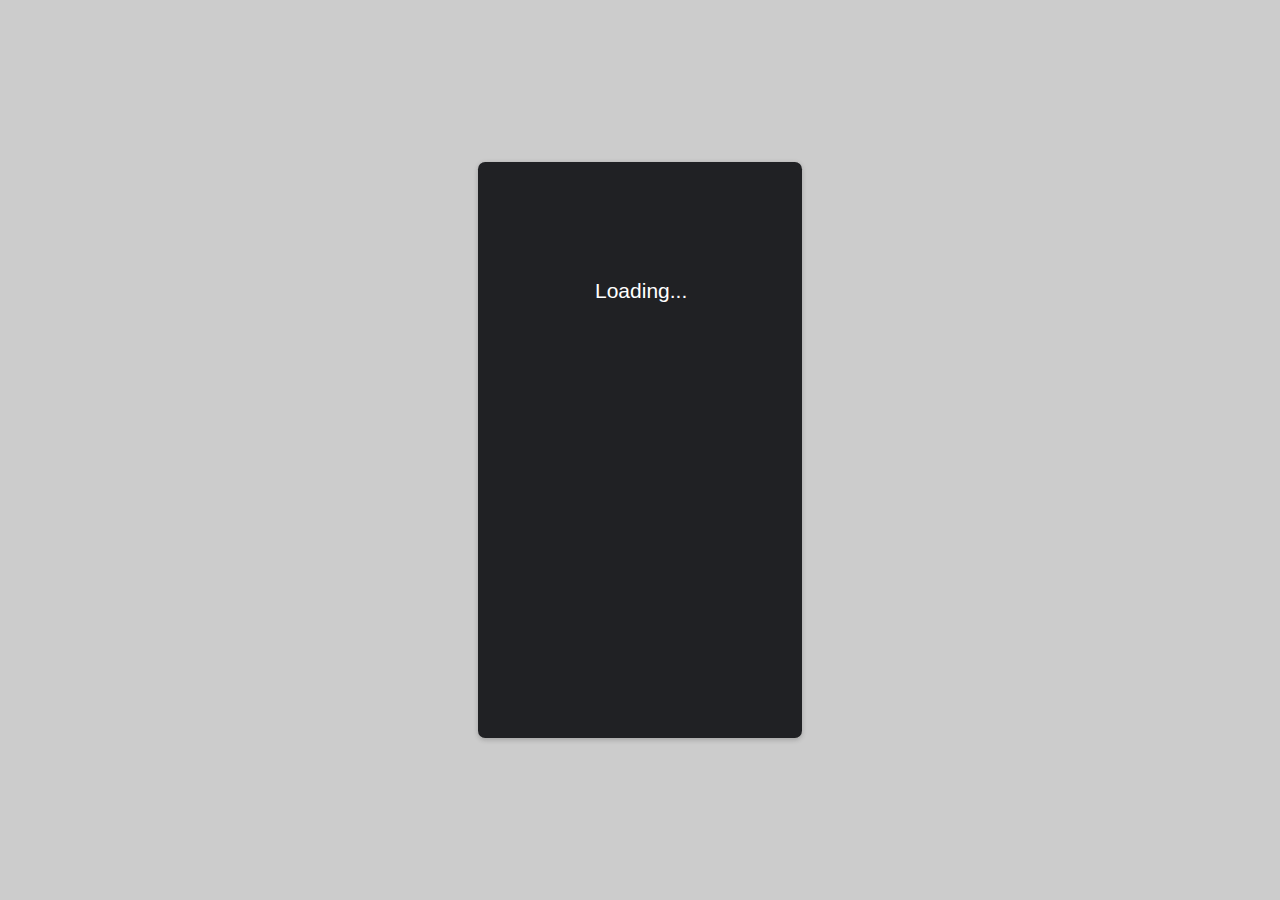
==== index.html @ a33cdd77 "Init" ====
<html lang="en">
<head>
    <meta charset="UTF-8">
    <meta http-equiv="X-UA-Compatible" content="IE=edge">
    <meta name="viewport" content="width=device-width, initial-scale=1.0">
    <title>OrangeFox theme preview</title>
    <style>
        body {
            margin: 0;
            display: flex;
            align-items: center;
            justify-content: center;    background: #ccc;
        }
        #content {
            background: #202124;
            border-radius: 24px;
            width: 1080px;
            height: 1920px;
            position: relative;
            zoom: 0.3;
            overflow: hidden;
            box-shadow: 0 4px 16px 0 #0003;
            display: flex;
        }
        content > div, content > img, content > input, content > button {
            border: none;
            background: #0000;
            position: absolute;
            z-index: 5;
            display: flex;
            align-items: center;
            justify-content: center;
        }
        img {background: none !important;}
        .bg {
            width: 1080px;
            height: 1920px;
            z-index: 0 !important;
        }
        color {
            width: 100%;
            height: 100%;
        }
        btns {
            position: fixed;
            top: 16px;
            left: 16px;
            display: flex;
            gap: 8px;
            display: none;
        }
        #varlist {
            width: 0px;
            height: 512px;
            background: #fff;
            overflow-y: scroll;
            overflow-x: hidden;
            padding: 10px 0;
            transition: 0.4s ease all;
        }
        var {
            display: block;
            width: 100%;
            height: 10px;
            padding: 6px 10px;
            font: 10px monospace;
            color:#202124
        }
        var:hover {
            background: #0001;
        }
        .image {
            pointer-events: none;
        }
        content > * {
            user-select: none;
            cursor: default;
        }
        content > *[onclick] {
            cursor: pointer;
        }
        .text_ab_title {
            transform: translateY(8px);
        }
        @media (min-width: 320px) and (max-width: 480px) {
            #varlist, btns {
                display: none !important;
            }
            #content {
                zoom: 0.378 !important;
            }
        }
    </style>
</head>
<body>
    <btns>
    <button onclick="setPage(prompt('Page:'))">Set Page</button>
    <button onclick="setPage('filemanagerlist')">Files</button>
    <button onclick="setPage('ext_custom_theme')">Themes</button>
    <button onclick="setPage('ext_custom_nav')">Nav</button>
    <button onclick="setPage('ext_custom_fonts')">Font</button>
    <button onclick="setPage('about')">About</button>
        Если шрифт мелкий, то перезагрузись
        <span id="currPage"></span>
    </btns>
    <content id="content"><span id="load" style="
        font-size: 70px;
        margin: 390px;
        color: #fff;
        text-align: center;
        font-family: sans-serif;
    ">Loading...</span></content>
    <div id="varlist">

    </div>
    <script>
        let content = document.getElementById('content')
        let loadText = document.getElementById('load')
        let varlistel = document.getElementById('varlist')
        let currPage = document.getElementById('currPage')
        let varlist = {}
        let vars = {}
        vars.navbar_disable_tmp = 1
        vars.tw_backup_name = "OF demo"
        vars.of_backup_empty = 1
        vars.of_backup_rw = 1
        vars.tw_operation_state = 1
        vars.tw_operation_status = 0
        vars.of_maintainer = 2
        vars.center_y = 960
        vars.screen_h = 1920
        vars.screen_real_h = 1920
        vars.status_h = 72
        vars.tw_busy = 0
        vars.startup = 1
        vars.status_indent_left = 16
        vars.status_indent_right = 16
        vars.tw_time = "9:41"
        vars.tw_storage_free_size = "5000MB"
        vars.tw_storage_display_name = "Internal Storage"
        vars.tw_clear_destination = "filemanagerlist"
        let styles = {}
        let images = {}
        let fonts = {}
        let templates = {}
        let pages = {}
        let strings = {}
        let css = ""
        let styleel = document.createElement('style')
        document.body.append(styleel)

        const load = url => {
            url = "./" + url.replaceAll('/twres/', '')
            let xhr = new XMLHttpRequest()
            xhr.onload = () => parse(xhr.responseXML, url)
            xhr.onerror = e => alert("Error while getting XML.")
            xhr.open("GET", url)
            xhr.responseType = "document"
            xhr.send()
        }

        const style2CSS = (node, name) => {
            let normal = ''
            let hover = ''
            let src = ''
            let click = 'onclick="'
            let includeHover = false
            if (name !== undefined) {
                normal = "\n."+name+"{\n"
                hover = "\n."+name+":hover{\n"
            }
            let vis = true

            for (x of node)
                if (vis)
                switch (x.tagName) {
                    case 'font':
                        normal += "font: "+fonts[x.getAttribute('resource')]+";"
                        if (x.getAttribute('color') !== null) {
                            normal += "color: "+compute(x.getAttribute('color'))+";"
                        }
                        if (x.getAttribute('highlightcolor') !== null) {
                            hover += "color: "+compute(x.getAttribute('highlightcolor'))+";"
                            includeHover = true
                        }
                        break;
                    case 'fill':
                    case 'background':
                        normal += "background-color: "+compute(x.getAttribute('color'))+";"
                        break;
                    case 'highlight':
                        hover += "background-color: "+compute(x.getAttribute('color'))+";"
                        includeHover = true
                        break;
                    case 'image':
                        normal += "content: url('./images/"+images[x.getAttribute('resource')]+".png');"
                        normal += "background: url('./images/"+images[x.getAttribute('resource')]+".png') no-repeat;"
                        src += "src='./images/"+images[x.getAttribute('resource')]+".png' "
                        break;
                    case 'color':
                        if (x.getAttribute('foreground') !== null)
                            normal += "color: "+compute(x.getAttribute('foreground'))+";"
                        if (x.getAttribute('background') !== null)
                            normal += "background-color: "+compute(x.getAttribute('background'))+";"
                        break;
                    case 'placement':
                        let px = x.getAttribute('x')
                        let py = x.getAttribute('y')
                        let pw = x.getAttribute('w')
                        let ph = x.getAttribute('h')
                        let placement = x.getAttribute('placement')
                        if (px !== null) normal += `left:${compute(px)};` 
                        if (py !== null) normal += `top:${compute(py)};` 
                        if (pw !== null) normal += `width:${compute(pw)};` 
                        if (ph !== null) normal += `height:${compute(ph)};`
                        switch (placement) {
                            case '1': normal += "transform: translateX(-100%);"; break;
                            case '2': normal += "transform: translateY(-100%);"; break;
                            case '3': normal += "transform: translate(-100%, -100%);"; break;
                            case '4': normal += "transform: translate(-50%, -50%);"; break;
                            case '5': normal += "transform: translateX(-50%);"; break;
                        }
                        break;
                    case 'action':
                        switch (x.getAttribute('function')) {
                            case 'set':
                                click += "vars[`"+x.textContent.replace("=", "`]=`")+"`;"
                                break;
                        
                            case 'page':
                                click += "setPage(`"+x.textContent+"`);"
                                break;
                            case 'key':
                                if (x.textContent == "home")
                                    click += "eval(homeEval);"
                                else if (x.textContent == "back")
                                    click += "eval(backEval);"
                                break;
                        }
                        break;
                    case 'condition':
                        vis = checkCond(x)
                        break;
                    case undefined: break;
                    default:
                        //console.warn(x.tagName+": CSS Unknown tag")
                        break;
                }

            if (name === undefined) {
                if (!vis) normal = "display: none"
                if (click === 'onclick="') click = "";else {
                    if (click.includes('setPage('))
                        click+='"'
                    else
                        click+='setPage(lastpage)"'
                }
                if (includeHover)
                    return click + src + 'style="'+normal+'" data-css="'+normal+'" onmouseover="style=`'+hover+'` onmouseleave="style=dataset.css"'
                else
                    return click + src + 'style="'+normal+'"'
            } else {
                if (includeHover)
                    return normal+"\n}\n" + hover + "\n}\n"
                else
                    return normal+"\n}\n"
            }
        }

        let lastpage = ""
        const setPage = page => {
            lastpage = page
                                            console.log(lastpage)
                                            currPage.textContent = page
            content.innerHTML = page2HTML(pages[compute(page)])
        }
        
        const checkCond = x => {
            let var1 = compute("%"+x.getAttribute('var1')+"%")
            let var2 = compute(x.getAttribute('var2') ?? '1')
            let op = x.getAttribute('op') ?? "="
            varlist[x.getAttribute('var1')] = var1
            switch (op) {
                case '=':
                    if (var1 != var2) return false
                    break;
                case '!=':
                    if (var1 == var2) return false
                    break;
                case '>=':
                    if (+var1 < +var2) return false
                    break;
                case '<=':
                    if (+var1 > +var2) return false
                    break;
                case '>':
                    if (+var1 <= +var2) return false
                    break;
                case '<':
                    if (+var1 >= +var2) return false
                    break;
                case 'modified':
                return false
            }
            return true
        }

        let homeEval = ""
        let backEval = ""

        const page2HTML = node => {
            homeEval = ""
            backEval = ""
            let ret = ""
            let touchMode = false
            let istrue = true
            for (x of node)
                switch (x.tagName) {
                    case "background":
                        ret += "<div class='bg' style='background:"+compute(x.getAttribute('color'))+"'></div>"
                        break;
                    case "action":
                        touchMode = false
                        istrue = true
                        for (cond of x.getElementsByTagName("condition")) {
                            istrue = checkCond(cond)
                            if (istrue === false)
                                break
                        }

                        if (istrue)
                        for (a of x.children) {
                            if (a.tagName === "action") {
                                if (touchMode === "home")
                                    switch (a.getAttribute('function')) {
                                        case 'set':
                                            homeEval += "vars[`"+a.textContent.replace("=", "`]=`")+"`;"
                                            break;
                                    
                                        case 'page':
                                            homeEval += "setPage(`"+a.textContent+"`);"
                                            break;
                                    }
                                else if (touchMode === "back")
                                    switch (a.getAttribute('function')) {
                                        case 'set':
                                            backEval += "vars[`"+a.textContent.replace("=", "`]=`")+"`;"
                                            break;
                                    
                                        case 'page':
                                            backEval += "setPage(`"+a.textContent+"`);"
                                            break;
                                    }
                                else {
                                    switch (a.getAttribute('function')) {
                                        case 'set':
                                            let set = a.textContent.split('=')
                                            vars[set[0]] = set[1]
                                            break;
                                    
                                        case 'page':
                                            setTimeout(()=>
                                            setPage(a.textContent), 10)
                                            console.log(a.textContent)
                                            break;
                                        case 'checkbackupfolder':
                                            setTimeout(()=>
                                            setPage('restore_prep'), 10)
                                            break;
                                    }}
                            } else if (a.tagName === "touch") touchMode = a.getAttribute('key')
                        }
                        break;
                    case "gesture": 
                    case "battery":
                        break;
                    case "button":
                        let txtnode2 = x.getElementsByTagName('text')[0]
                        let txt2 = txtnode2 == undefined ? "" : compute(txtnode2.textContent)
                        ret += `<div class='${x.getAttribute('style') ?? x.tagName}' ${style2CSS(x.children)}>${txt2}</div>`
                    case "image":
                        ret += `<img class='${x.getAttribute('style') ?? x.tagName}' ${style2CSS(x.children)}>`
                        break;
                    case "text":
                    case "checkbox":
                        let txtnode = x.getElementsByTagName('text')[0]
                        let txt = txtnode == undefined ? "" : compute(txtnode.textContent)
                        ret += `<div class='${x.getAttribute('style') ?? x.tagName}' ${style2CSS(x.children)}>${txt}</div>`
                        break;
                    case "fill":
                        let color = compute(x.getAttribute('color'))
                        ret += `<div ${style2CSS(x.children)}><color style="background:${color}"></color></div>`
                        break;
                        
                    case "keyboard":
                    case "console":
                    case "progressbar":
                    case "partitionlist":
                    case "fileselector":
                    case "listbox":
                    case "input":
                    case "animation":
                    case "slider":
                    case "slidervalue":
                        ret += `<div class='${x.getAttribute('style') ?? x.tagName}' ${style2CSS(x.children)}>${x.tagName}</div>`
                        break;
                    case 'template':
                        ret += page2HTML(templates[x.getAttribute('name')])
                        break;
                    case undefined: break;
                    default:
                        console.warn(x.tagName+": Unknown tag")
                        break;
                }
            
                varlistel.innerHTML = ""
            for (const [k, v] of Object.entries(varlist)) {
                let varctrl = document.createElement('var')
                varlistel.append(varctrl)
                varctrl.textContent = k + ": " + v
                varctrl.onclick = () => changeVar(k)
            }
            return ret
        }

        const changeVar = v => {
            vars[v] = prompt(`Value for ${v}:`)
            setPage(lastpage)
        }

        const compute = val => {
            let ret = ""
            if (val === null) {
                console.warn('value is null!')
                return ""
            }
            if (val.startsWith('{@')) {
                if (val.includes('='))
                    return strings[val.substr(2, val.search('=')-3)]
                else
                    return strings[val.substr(2, val.length-3)]
            }
            if (val.includes('%')) {
                let variable = ""
                let isvar = false
                for (char of val)
                    if (char === '%') {
                        if (isvar) {
                            if (!(vars[variable] > 10))
                            varlist[variable] = vars[variable] ?? ''
                            ret += vars[variable] ?? ''
                        }
                        isvar = !isvar
                    } else if (isvar) variable += char
                    else ret += char
            } else ret = val
            if (ret.includes('+')) {
                let parts = ret.split('+')
                ret = +parts[0] + +parts[1]
            } else if (ret.includes('-')) {
                let parts = ret.split('-')
                ret = parts[0] - parts[1]
            }
            return ret
        }

        let progress = 0

        const parse = (xml, url) => {
            //if (cnt > 5) return; else cnt++
            //console.info('Parsing: '+url)
            if (xml === null) {
                console.warn(url + ": children is null!")
                return
            }
            if (xml.documentElement.nodeName === "recovery") {
                for (e of xml.children[0].children) {
                    switch (e.tagName) {
                        case 'details':
                            //console.info("Theme info: " + e.innerHTML)
                            break;
                        case 'include':
                            for (x of e.children)
                                if (x.tagName === 'xml')
                                    load(x.getAttribute('default') ?? x.getAttribute('name'))
                                else console.warn("xmlfile: TWRP syntax not allowed")
                            break;
                        case 'resources':
                            for (x of e.children)
                                if (x.tagName === 'image')
                                    images[x.getAttribute('name')] = x.getAttribute('filename')
                                else if (x.tagName === 'font') {
                                    css += `
                                        @font-face {
                                            font-family: '${x.getAttribute('name')}';
                                            src:  url('./fonts/${x.getAttribute('filename')}') format('truetype');
                                        }`
                                    fonts[x.getAttribute('name')] = x.getAttribute('size') + "px '" + x.getAttribute('name') + "'"
                                } else
                                    console.warn(x.tagName+": Unknown tag")
                            break;
                        case 'variables':
                            for (x of e.children)
                                if (x.tagName === 'variable')
                                    vars[x.getAttribute('name')] = compute(x.getAttribute('value'))
                                else
                                    console.warn(x.tagName+": Unknown tag")
                            break;
                        case 'styles':
                            for (x of e.children)
                                if (x.tagName === 'style')
                                    css += style2CSS(x.children, x.getAttribute('name'))
                                else
                                    console.warn(x.tagName+": Unknown tag")
                            break;
                        case 'pages':
                            for (x of e.children)
                                if (x.tagName === 'page')
                                    pages[x.getAttribute('name')] = x.children
                                else
                                    console.warn(x.tagName+": Unknown tag")
                            break;
                        case 'templates': 
                            for (x of e.children)
                                if (x.tagName === 'template')
                                    templates[x.getAttribute('name')] = x.children
                                else
                                    console.warn(x.tagName+": Unknown tag")
                            break;
                        default:
                            console.warn("Unknown node: " + e.tagName /*+ "; Content:" + e.innerHTML*/)
                            break;
                    }
                }
            } else {
                let res = xml.children[0].children[1].children
                for (str of res)
                    if (str.tagName === "string")
                    strings[str.getAttribute('name')] = str.textContent
            }
            progress++
            if (progress >= 33) {
                styleel.innerHTML = css
                loadText.textContent = "Ready"
                varlistel.style.width = "300px"
                document.getElementsByTagName('btns')[0].style.display = "flex"
            }
        }


        if (location.protocol == "file:") {
            loadText.textContent =
            "You need a webserver to use this tool"
        } else {
            load('languages/en.xml')
            load('ui.xml')
        }
    </script>
</body>
</html>
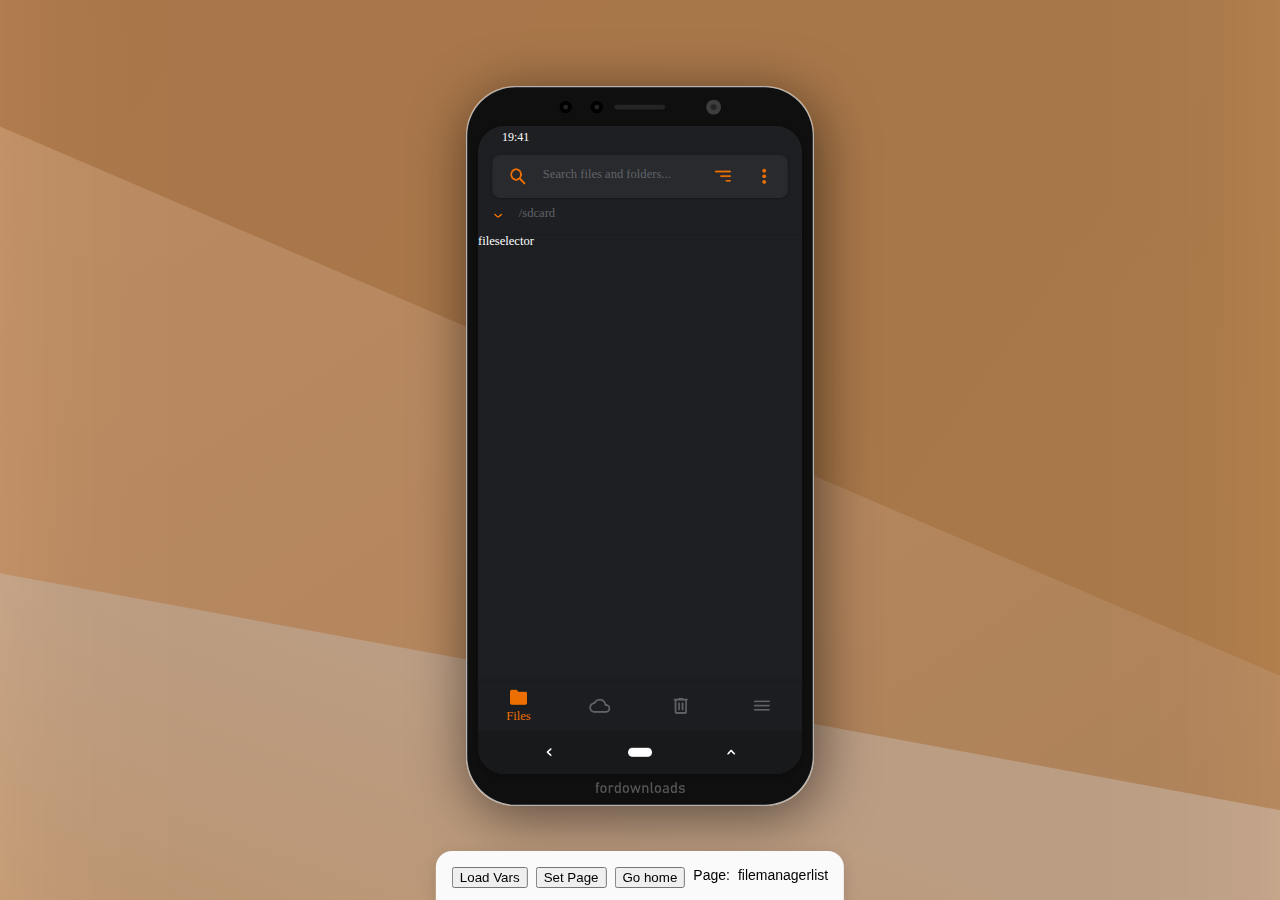
==== commit d34ea607: "Site" ====
--- a/index.html
+++ b/index.html
@@ -1,560 +1,26 @@
+<!DOCTYPE html>
 <html lang="en">
-<head>
-    <meta charset="UTF-8">
-    <meta http-equiv="X-UA-Compatible" content="IE=edge">
-    <meta name="viewport" content="width=device-width, initial-scale=1.0">
-    <title>OrangeFox theme preview</title>
-    <style>
-        body {
-            margin: 0;
-            display: flex;
-            align-items: center;
-            justify-content: center;    background: #ccc;
-        }
-        #content {
-            background: #202124;
-            border-radius: 24px;
-            width: 1080px;
-            height: 1920px;
-            position: relative;
-            zoom: 0.3;
-            overflow: hidden;
-            box-shadow: 0 4px 16px 0 #0003;
-            display: flex;
-        }
-        content > div, content > img, content > input, content > button {
-            border: none;
-            background: #0000;
-            position: absolute;
-            z-index: 5;
-            display: flex;
-            align-items: center;
-            justify-content: center;
-        }
-        img {background: none !important;}
-        .bg {
-            width: 1080px;
-            height: 1920px;
-            z-index: 0 !important;
-        }
-        color {
-            width: 100%;
-            height: 100%;
-        }
-        btns {
-            position: fixed;
-            top: 16px;
-            left: 16px;
-            display: flex;
-            gap: 8px;
-            display: none;
-        }
-        #varlist {
-            width: 0px;
-            height: 512px;
-            background: #fff;
-            overflow-y: scroll;
-            overflow-x: hidden;
-            padding: 10px 0;
-            transition: 0.4s ease all;
-        }
-        var {
-            display: block;
-            width: 100%;
-            height: 10px;
-            padding: 6px 10px;
-            font: 10px monospace;
-            color:#202124
-        }
-        var:hover {
-            background: #0001;
-        }
-        .image {
-            pointer-events: none;
-        }
-        content > * {
-            user-select: none;
-            cursor: default;
-        }
-        content > *[onclick] {
-            cursor: pointer;
-        }
-        .text_ab_title {
-            transform: translateY(8px);
-        }
-        @media (min-width: 320px) and (max-width: 480px) {
-            #varlist, btns {
-                display: none !important;
-            }
-            #content {
-                zoom: 0.378 !important;
-            }
-        }
-    </style>
-</head>
-<body>
-    <btns>
-    <button onclick="setPage(prompt('Page:'))">Set Page</button>
-    <button onclick="setPage('filemanagerlist')">Files</button>
-    <button onclick="setPage('ext_custom_theme')">Themes</button>
-    <button onclick="setPage('ext_custom_nav')">Nav</button>
-    <button onclick="setPage('ext_custom_fonts')">Font</button>
-    <button onclick="setPage('about')">About</button>
-        Если шрифт мелкий, то перезагрузись
-        <span id="currPage"></span>
-    </btns>
-    <content id="content"><span id="load" style="
-        font-size: 70px;
-        margin: 390px;
-        color: #fff;
-        text-align: center;
-        font-family: sans-serif;
-    ">Loading...</span></content>
-    <div id="varlist">
-
-    </div>
-    <script>
-        let content = document.getElementById('content')
-        let loadText = document.getElementById('load')
-        let varlistel = document.getElementById('varlist')
-        let currPage = document.getElementById('currPage')
-        let varlist = {}
-        let vars = {}
-        vars.navbar_disable_tmp = 1
-        vars.tw_backup_name = "OF demo"
-        vars.of_backup_empty = 1
-        vars.of_backup_rw = 1
-        vars.tw_operation_state = 1
-        vars.tw_operation_status = 0
-        vars.of_maintainer = 2
-        vars.center_y = 960
-        vars.screen_h = 1920
-        vars.screen_real_h = 1920
-        vars.status_h = 72
-        vars.tw_busy = 0
-        vars.startup = 1
-        vars.status_indent_left = 16
-        vars.status_indent_right = 16
-        vars.tw_time = "9:41"
-        vars.tw_storage_free_size = "5000MB"
-        vars.tw_storage_display_name = "Internal Storage"
-        vars.tw_clear_destination = "filemanagerlist"
-        let styles = {}
-        let images = {}
-        let fonts = {}
-        let templates = {}
-        let pages = {}
-        let strings = {}
-        let css = ""
-        let styleel = document.createElement('style')
-        document.body.append(styleel)
-
-        const load = url => {
-            url = "./" + url.replaceAll('/twres/', '')
-            let xhr = new XMLHttpRequest()
-            xhr.onload = () => parse(xhr.responseXML, url)
-            xhr.onerror = e => alert("Error while getting XML.")
-            xhr.open("GET", url)
-            xhr.responseType = "document"
-            xhr.send()
-        }
-
-        const style2CSS = (node, name) => {
-            let normal = ''
-            let hover = ''
-            let src = ''
-            let click = 'onclick="'
-            let includeHover = false
-            if (name !== undefined) {
-                normal = "\n."+name+"{\n"
-                hover = "\n."+name+":hover{\n"
-            }
-            let vis = true
-
-            for (x of node)
-                if (vis)
-                switch (x.tagName) {
-                    case 'font':
-                        normal += "font: "+fonts[x.getAttribute('resource')]+";"
-                        if (x.getAttribute('color') !== null) {
-                            normal += "color: "+compute(x.getAttribute('color'))+";"
-                        }
-                        if (x.getAttribute('highlightcolor') !== null) {
-                            hover += "color: "+compute(x.getAttribute('highlightcolor'))+";"
-                            includeHover = true
-                        }
-                        break;
-                    case 'fill':
-                    case 'background':
-                        normal += "background-color: "+compute(x.getAttribute('color'))+";"
-                        break;
-                    case 'highlight':
-                        hover += "background-color: "+compute(x.getAttribute('color'))+";"
-                        includeHover = true
-                        break;
-                    case 'image':
-                        normal += "content: url('./images/"+images[x.getAttribute('resource')]+".png');"
-                        normal += "background: url('./images/"+images[x.getAttribute('resource')]+".png') no-repeat;"
-                        src += "src='./images/"+images[x.getAttribute('resource')]+".png' "
-                        break;
-                    case 'color':
-                        if (x.getAttribute('foreground') !== null)
-                            normal += "color: "+compute(x.getAttribute('foreground'))+";"
-                        if (x.getAttribute('background') !== null)
-                            normal += "background-color: "+compute(x.getAttribute('background'))+";"
-                        break;
-                    case 'placement':
-                        let px = x.getAttribute('x')
-                        let py = x.getAttribute('y')
-                        let pw = x.getAttribute('w')
-                        let ph = x.getAttribute('h')
-                        let placement = x.getAttribute('placement')
-                        if (px !== null) normal += `left:${compute(px)};` 
-                        if (py !== null) normal += `top:${compute(py)};` 
-                        if (pw !== null) normal += `width:${compute(pw)};` 
-                        if (ph !== null) normal += `height:${compute(ph)};`
-                        switch (placement) {
-                            case '1': normal += "transform: translateX(-100%);"; break;
-                            case '2': normal += "transform: translateY(-100%);"; break;
-                            case '3': normal += "transform: translate(-100%, -100%);"; break;
-                            case '4': normal += "transform: translate(-50%, -50%);"; break;
-                            case '5': normal += "transform: translateX(-50%);"; break;
-                        }
-                        break;
-                    case 'action':
-                        switch (x.getAttribute('function')) {
-                            case 'set':
-                                click += "vars[`"+x.textContent.replace("=", "`]=`")+"`;"
-                                break;
-                        
-                            case 'page':
-                                click += "setPage(`"+x.textContent+"`);"
-                                break;
-                            case 'key':
-                                if (x.textContent == "home")
-                                    click += "eval(homeEval);"
-                                else if (x.textContent == "back")
-                                    click += "eval(backEval);"
-                                break;
-                        }
-                        break;
-                    case 'condition':
-                        vis = checkCond(x)
-                        break;
-                    case undefined: break;
-                    default:
-                        //console.warn(x.tagName+": CSS Unknown tag")
-                        break;
-                }
-
-            if (name === undefined) {
-                if (!vis) normal = "display: none"
-                if (click === 'onclick="') click = "";else {
-                    if (click.includes('setPage('))
-                        click+='"'
-                    else
-                        click+='setPage(lastpage)"'
-                }
-                if (includeHover)
-                    return click + src + 'style="'+normal+'" data-css="'+normal+'" onmouseover="style=`'+hover+'` onmouseleave="style=dataset.css"'
-                else
-                    return click + src + 'style="'+normal+'"'
-            } else {
-                if (includeHover)
-                    return normal+"\n}\n" + hover + "\n}\n"
-                else
-                    return normal+"\n}\n"
-            }
-        }
-
-        let lastpage = ""
-        const setPage = page => {
-            lastpage = page
-                                            console.log(lastpage)
-                                            currPage.textContent = page
-            content.innerHTML = page2HTML(pages[compute(page)])
-        }
-        
-        const checkCond = x => {
-            let var1 = compute("%"+x.getAttribute('var1')+"%")
-            let var2 = compute(x.getAttribute('var2') ?? '1')
-            let op = x.getAttribute('op') ?? "="
-            varlist[x.getAttribute('var1')] = var1
-            switch (op) {
-                case '=':
-                    if (var1 != var2) return false
-                    break;
-                case '!=':
-                    if (var1 == var2) return false
-                    break;
-                case '>=':
-                    if (+var1 < +var2) return false
-                    break;
-                case '<=':
-                    if (+var1 > +var2) return false
-                    break;
-                case '>':
-                    if (+var1 <= +var2) return false
-                    break;
-                case '<':
-                    if (+var1 >= +var2) return false
-                    break;
-                case 'modified':
-                return false
-            }
-            return true
-        }
-
-        let homeEval = ""
-        let backEval = ""
-
-        const page2HTML = node => {
-            homeEval = ""
-            backEval = ""
-            let ret = ""
-            let touchMode = false
-            let istrue = true
-            for (x of node)
-                switch (x.tagName) {
-                    case "background":
-                        ret += "<div class='bg' style='background:"+compute(x.getAttribute('color'))+"'></div>"
-                        break;
-                    case "action":
-                        touchMode = false
-                        istrue = true
-                        for (cond of x.getElementsByTagName("condition")) {
-                            istrue = checkCond(cond)
-                            if (istrue === false)
-                                break
-                        }
-
-                        if (istrue)
-                        for (a of x.children) {
-                            if (a.tagName === "action") {
-                                if (touchMode === "home")
-                                    switch (a.getAttribute('function')) {
-                                        case 'set':
-                                            homeEval += "vars[`"+a.textContent.replace("=", "`]=`")+"`;"
-                                            break;
-                                    
-                                        case 'page':
-                                            homeEval += "setPage(`"+a.textContent+"`);"
-                                            break;
-                                    }
-                                else if (touchMode === "back")
-                                    switch (a.getAttribute('function')) {
-                                        case 'set':
-                                            backEval += "vars[`"+a.textContent.replace("=", "`]=`")+"`;"
-                                            break;
-                                    
-                                        case 'page':
-                                            backEval += "setPage(`"+a.textContent+"`);"
-                                            break;
-                                    }
-                                else {
-                                    switch (a.getAttribute('function')) {
-                                        case 'set':
-                                            let set = a.textContent.split('=')
-                                            vars[set[0]] = set[1]
-                                            break;
-                                    
-                                        case 'page':
-                                            setTimeout(()=>
-                                            setPage(a.textContent), 10)
-                                            console.log(a.textContent)
-                                            break;
-                                        case 'checkbackupfolder':
-                                            setTimeout(()=>
-                                            setPage('restore_prep'), 10)
-                                            break;
-                                    }}
-                            } else if (a.tagName === "touch") touchMode = a.getAttribute('key')
-                        }
-                        break;
-                    case "gesture": 
-                    case "battery":
-                        break;
-                    case "button":
-                        let txtnode2 = x.getElementsByTagName('text')[0]
-                        let txt2 = txtnode2 == undefined ? "" : compute(txtnode2.textContent)
-                        ret += `<div class='${x.getAttribute('style') ?? x.tagName}' ${style2CSS(x.children)}>${txt2}</div>`
-                    case "image":
-                        ret += `<img class='${x.getAttribute('style') ?? x.tagName}' ${style2CSS(x.children)}>`
-                        break;
-                    case "text":
-                    case "checkbox":
-                        let txtnode = x.getElementsByTagName('text')[0]
-                        let txt = txtnode == undefined ? "" : compute(txtnode.textContent)
-                        ret += `<div class='${x.getAttribute('style') ?? x.tagName}' ${style2CSS(x.children)}>${txt}</div>`
-                        break;
-                    case "fill":
-                        let color = compute(x.getAttribute('color'))
-                        ret += `<div ${style2CSS(x.children)}><color style="background:${color}"></color></div>`
-                        break;
-                        
-                    case "keyboard":
-                    case "console":
-                    case "progressbar":
-                    case "partitionlist":
-                    case "fileselector":
-                    case "listbox":
-                    case "input":
-                    case "animation":
-                    case "slider":
-                    case "slidervalue":
-                        ret += `<div class='${x.getAttribute('style') ?? x.tagName}' ${style2CSS(x.children)}>${x.tagName}</div>`
-                        break;
-                    case 'template':
-                        ret += page2HTML(templates[x.getAttribute('name')])
-                        break;
-                    case undefined: break;
-                    default:
-                        console.warn(x.tagName+": Unknown tag")
-                        break;
-                }
-            
-                varlistel.innerHTML = ""
-            for (const [k, v] of Object.entries(varlist)) {
-                let varctrl = document.createElement('var')
-                varlistel.append(varctrl)
-                varctrl.textContent = k + ": " + v
-                varctrl.onclick = () => changeVar(k)
-            }
-            return ret
-        }
-
-        const changeVar = v => {
-            vars[v] = prompt(`Value for ${v}:`)
-            setPage(lastpage)
-        }
-
-        const compute = val => {
-            let ret = ""
-            if (val === null) {
-                console.warn('value is null!')
-                return ""
-            }
-            if (val.startsWith('{@')) {
-                if (val.includes('='))
-                    return strings[val.substr(2, val.search('=')-3)]
-                else
-                    return strings[val.substr(2, val.length-3)]
-            }
-            if (val.includes('%')) {
-                let variable = ""
-                let isvar = false
-                for (char of val)
-                    if (char === '%') {
-                        if (isvar) {
-                            if (!(vars[variable] > 10))
-                            varlist[variable] = vars[variable] ?? ''
-                            ret += vars[variable] ?? ''
-                        }
-                        isvar = !isvar
-                    } else if (isvar) variable += char
-                    else ret += char
-            } else ret = val
-            if (ret.includes('+')) {
-                let parts = ret.split('+')
-                ret = +parts[0] + +parts[1]
-            } else if (ret.includes('-')) {
-                let parts = ret.split('-')
-                ret = parts[0] - parts[1]
-            }
-            return ret
-        }
-
-        let progress = 0
-
-        const parse = (xml, url) => {
-            //if (cnt > 5) return; else cnt++
-            //console.info('Parsing: '+url)
-            if (xml === null) {
-                console.warn(url + ": children is null!")
-                return
-            }
-            if (xml.documentElement.nodeName === "recovery") {
-                for (e of xml.children[0].children) {
-                    switch (e.tagName) {
-                        case 'details':
-                            //console.info("Theme info: " + e.innerHTML)
-                            break;
-                        case 'include':
-                            for (x of e.children)
-                                if (x.tagName === 'xml')
-                                    load(x.getAttribute('default') ?? x.getAttribute('name'))
-                                else console.warn("xmlfile: TWRP syntax not allowed")
-                            break;
-                        case 'resources':
-                            for (x of e.children)
-                                if (x.tagName === 'image')
-                                    images[x.getAttribute('name')] = x.getAttribute('filename')
-                                else if (x.tagName === 'font') {
-                                    css += `
-                                        @font-face {
-                                            font-family: '${x.getAttribute('name')}';
-                                            src:  url('./fonts/${x.getAttribute('filename')}') format('truetype');
-                                        }`
-                                    fonts[x.getAttribute('name')] = x.getAttribute('size') + "px '" + x.getAttribute('name') + "'"
-                                } else
-                                    console.warn(x.tagName+": Unknown tag")
-                            break;
-                        case 'variables':
-                            for (x of e.children)
-                                if (x.tagName === 'variable')
-                                    vars[x.getAttribute('name')] = compute(x.getAttribute('value'))
-                                else
-                                    console.warn(x.tagName+": Unknown tag")
-                            break;
-                        case 'styles':
-                            for (x of e.children)
-                                if (x.tagName === 'style')
-                                    css += style2CSS(x.children, x.getAttribute('name'))
-                                else
-                                    console.warn(x.tagName+": Unknown tag")
-                            break;
-                        case 'pages':
-                            for (x of e.children)
-                                if (x.tagName === 'page')
-                                    pages[x.getAttribute('name')] = x.children
-                                else
-                                    console.warn(x.tagName+": Unknown tag")
-                            break;
-                        case 'templates': 
-                            for (x of e.children)
-                                if (x.tagName === 'template')
-                                    templates[x.getAttribute('name')] = x.children
-                                else
-                                    console.warn(x.tagName+": Unknown tag")
-                            break;
-                        default:
-                            console.warn("Unknown node: " + e.tagName /*+ "; Content:" + e.innerHTML*/)
-                            break;
-                    }
-                }
-            } else {
-                let res = xml.children[0].children[1].children
-                for (str of res)
-                    if (str.tagName === "string")
-                    strings[str.getAttribute('name')] = str.textContent
-            }
-            progress++
-            if (progress >= 33) {
-                styleel.innerHTML = css
-                loadText.textContent = "Ready"
-                varlistel.style.width = "300px"
-                document.getElementsByTagName('btns')[0].style.display = "flex"
-            }
-        }
-
-
-        if (location.protocol == "file:") {
-            loadText.textContent =
-            "You need a webserver to use this tool"
-        } else {
-            load('languages/en.xml')
-            load('ui.xml')
-        }
-    </script>
-</body>
+    <head>
+        <meta charset="UTF-8">
+        <meta name="viewport" content="width=device-width, initial-scale=1.0">
+        <title>OrangeFox theme preview</title>
+        <style id="contentStyles"></style>
+        <link rel="stylesheet" href="./style.css?kek">
+    </head>
+    <body>
+        <div id="chrome">Looks better in Chrome</div>
+        <div id="buttons">
+            <button data-page="loadvars">Load Vars</button>
+            <button data-page="!prompt">Set Page</button>
+            <button data-page="filemanagerlist">Go home</button>
+            Page:
+            <span id="pageIndicator"></span>
+        </div>
+        <div>
+            <img src="frame.svg" id="frame">
+            <div id="content"><span id="loadText">Loading...</span></div>
+        </div>
+        <div id="varList"></div>
+        <script src="OFTW-KT.js"></script>
+    </body>
 </html>--- a/style.css
+++ b/style.css
@@ -0,0 +1,201 @@
+body {
+    margin: 0;
+    display: flex;
+    align-items: center;
+    justify-content: center;
+    background: url('bg.svg');
+    height: 100vh;
+    width: 100vw;
+    overflow: hidden;
+    background-size: cover
+}
+/*#content > *:hover {
+    color: var(--hover-color, inherit);
+}
+#content > *:hover {
+    background: var(--hover-background, inherit);
+}*/
+#content {
+    background: #202124;
+    border-radius: 88px;
+    width: 1080px;
+    height: 2160px;
+    position: relative;
+    zoom: 0.3;
+    overflow: hidden;
+    box-shadow: 0 4px 16px 0 #0003;
+    display: flex;
+}
+@-moz-document url-prefix() {
+ #content  {
+    transform: scale(0.3);
+ }
+ button[data-page="loadvars"],  #frame {
+    display: none !important
+ }
+ #chrome {
+     display: flex !important
+ }
+}
+#content > div, #content > img, #content > input, #content > btn {
+    border: none;
+    position: absolute;
+    z-index: 5;
+    display: flex;
+    outline: none;
+    white-space: nowrap;
+}
+#content > btn {
+    justify-content: center;
+    align-items: center;
+}
+#content > input {
+    cursor: text
+}
+#content > * {
+    user-select: none;
+    cursor: default;
+}
+#content > btn > span {
+    position: absolute
+}
+#content > btn > *, .text {
+    pointer-events: none
+}
+#content > *[data-action] {
+    cursor: pointer;
+}
+#loadText {
+    font-size: 70px;
+    margin: 390px;
+    color: #fff;
+    text-align: center;
+    font-family: sans-serif;
+}
+#buttons {
+    position: fixed;
+    gap: 8px;
+    display: flex;
+    bottom: 0;
+    left: 50%;
+    border-radius: 16px 16px 0 0;
+    padding: 16px;
+    font: 14px 'Segoe UI', sans-serif;
+    box-shadow: 0 4px 16px 0 #0002;
+    background: #fafafa;
+    z-index: 100;
+    transform: translate(-50%, 100%);
+    transition: .3s all cubic-bezier(0.03, 0.54, 0, 1.34);
+}
+#chrome {
+    box-shadow: 0 4px 16px 0 #0002;
+    position: absolute;
+    top: 0;
+    background: crimson;
+    display: flex;
+    font-family: 'Segoe UI', sans-serif;
+    padding: 16px;
+    border-radius: 0 0 16px 16px;
+    color: #fff;
+    font-weight: 500;
+    display: none;
+}
+#varList {
+    width: 0px;
+    height: 512px;
+    background: #fafafa;
+    overflow-y: scroll;
+    overflow-x: hidden;
+    padding: 10px 0;
+    transition: 0.4s ease all;
+    box-shadow: 0 4px 16px 0 #0002;
+}
+#varList > * {
+    display: block;
+    width: 100%;
+    height: 12px;
+    padding: 6px 32px;
+    font: 12px monospace;
+    color:#202124
+}
+#varList > *:hover {
+    background: #0001;
+}
+.bg {
+    width: 1080px;
+    height: 2160px;
+    z-index: 0 !important;
+}
+#frame {
+    position: absolute;
+    height: 720px;
+    box-shadow: 4px 10px 56px 0px #0008, 0 0 400px 600px #0004;
+    border-radius: 49px;
+    transform: translate(-12px, -40px);
+}
+.image {
+    pointer-events: none;
+}
+.text_ab_title {
+    transform: translateY(2px);
+}
+.x_slider_wrap > div {
+    position: relative;
+    display: flex;
+    pointer-events: none
+}
+.x_slider_wrap:hover > div > .x_slider_touch {
+    transform: translateX(240%)
+}
+.x_slider {
+    content: var(--slider-base)
+}
+.x_slider_touch {
+    content: var(--slider-touch);
+        position: absolute;
+    transition: all 0.25s ease;
+}
+.x_listbox {
+    flex-direction: column;
+    overflow-y: auto;
+    overflow-x: hidden;
+    display: block;
+}
+listitem {
+    display: flex;
+    height: var(--icon-h);
+    pointer-events: all;
+    cursor: pointer;
+    flex-shrink: 0
+}
+listitem > * {
+    pointer-events: none;
+}
+listitem > div {
+    width: var(--icon-w);
+    align-items: center;
+    justify-content: center;
+    display: flex;
+}
+listitem > span {
+    align-self: center
+}
+listitem > div > div {
+    padding-right: calc(var(--icon-padding) * 2);
+    content: var(--icon-unselected)
+}
+listitem[data-on="1"] > div > div {
+    content: var(--icon-selected)
+}
+
+@media (min-width: 320px) and (max-width: 480px) {
+    #varList, #buttons, #frame {
+        display: none !important;
+    }
+    #content {
+        zoom: 0.378 !important;
+    }
+    body {
+        background: #000 !important;
+    }
+}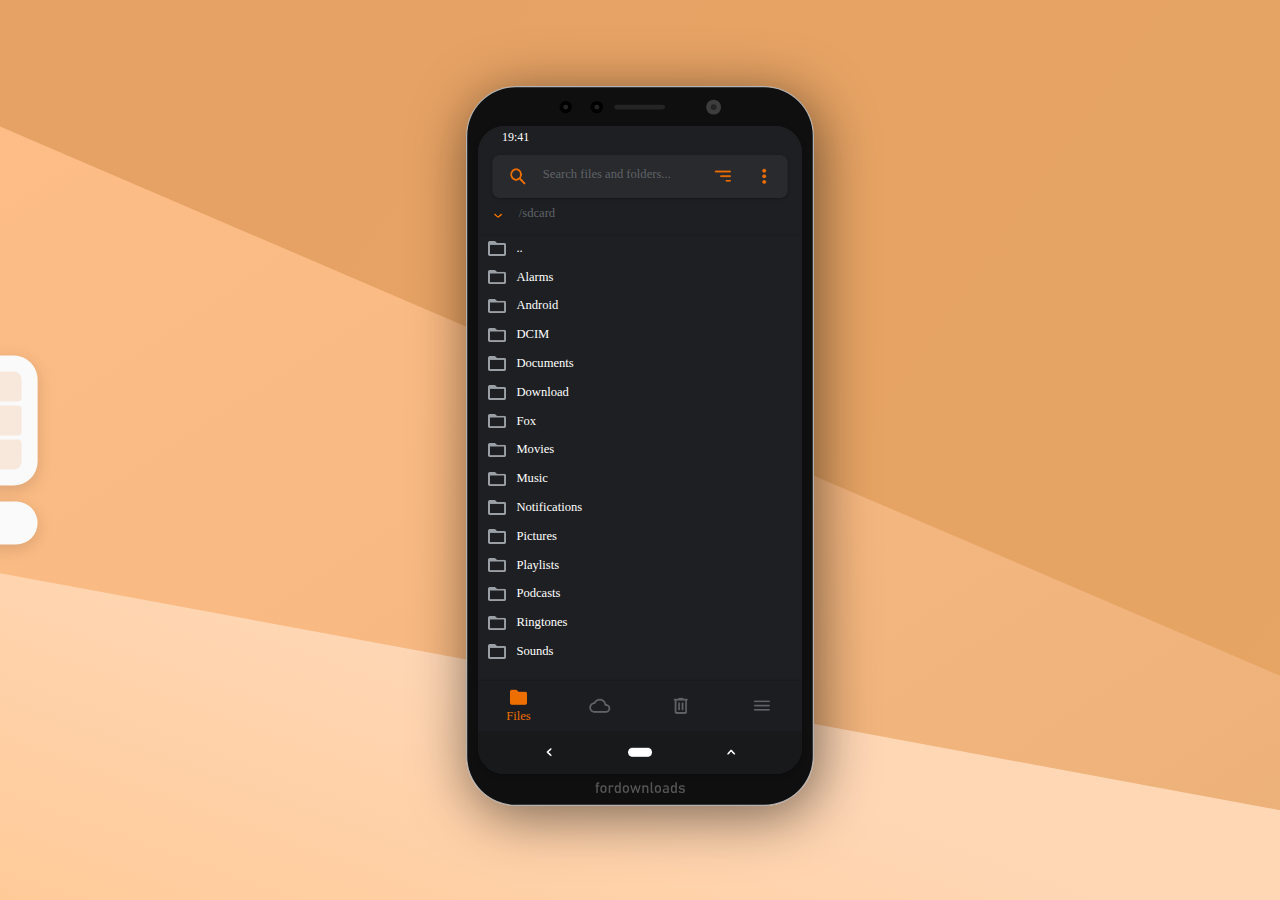
==== commit 509aaf44: "Update" ====
--- a/index.html
+++ b/index.html
@@ -9,18 +9,19 @@
     </head>
     <body>
         <div id="chrome">Looks better in Chrome</div>
-        <div id="buttons">
-            <button data-page="loadvars">Load Vars</button>
-            <button data-page="!prompt">Set Page</button>
-            <button data-page="filemanagerlist">Go home</button>
-            Page:
-            <span id="pageIndicator"></span>
+        <div class="left-wrap desktop">
+            <div id="buttons" style="flex-direction: column;" class="left-pane">
+                <button data-page="loadvars" style="border-radius: 8px 8px 4px 4px; ">Load Vars</button>
+                <button data-page="!prompt" style="border-radius: 4px;">Set Page</button>
+                <button data-page="filemanagerlist" style="border-radius: 4px 4px 8px 8px;">Go home</button>
+            </div>
+            <div class="left-pane" style="font-size: 10px;">P: <span id="pageIndicator"></span></div>
         </div>
         <div>
-            <img src="frame.svg" id="frame">
+            <img src="frame.svg" class="desktop" id="frame">
             <div id="content"><span id="loadText">Loading...</span></div>
         </div>
-        <div id="varList"></div>
+        <div id="varListWrap" class="desktop"><div id="varList"></div></div>
         <script src="OFTW-KT.js"></script>
     </body>
 </html>--- a/style.css
+++ b/style.css
@@ -15,6 +15,45 @@
 #content > *:hover {
     background: var(--hover-background, inherit);
 }*/
+.left-wrap {
+    position: fixed;
+    bottom: 50%;
+    left: 0%;
+    z-index: 100;
+    transform: translate(-80%, 50%);
+    display: flex;
+    gap: 16px;
+    flex-direction: column;
+}
+.left-pane {
+    gap: 4px;
+    display: flex;
+    border-radius: 0 24px 24px 0;
+    padding: 16px 16px 16px 72px;
+    font: 14px 'Segoe UI', sans-serif;
+    box-shadow: 0 4px 16px 0 #0002;
+    background: #fafafa;
+    width: 100px;
+    transition: .3s all cubic-bezier(0.2, 0.8, 0, 1);
+}
+.left-pane:hover {
+    transform: translateX(50%);
+}
+.left-pane > button:hover {
+    background: #ed6f02;
+    color: #fafafa;
+}
+.left-pane > button {
+    cursor: pointer;
+    transition: .3s all ease;
+    border: none;
+    background: #ed6f021f;
+    color: #723500;
+    padding: 8px;
+    font-size: 12px;
+    font-weight: 500;
+    font-family: 'Segoe UI', sans-serif;
+}
 #content {
     background: #202124;
     border-radius: 88px;
@@ -72,21 +111,6 @@
     text-align: center;
     font-family: sans-serif;
 }
-#buttons {
-    position: fixed;
-    gap: 8px;
-    display: flex;
-    bottom: 0;
-    left: 50%;
-    border-radius: 16px 16px 0 0;
-    padding: 16px;
-    font: 14px 'Segoe UI', sans-serif;
-    box-shadow: 0 4px 16px 0 #0002;
-    background: #fafafa;
-    z-index: 100;
-    transform: translate(-50%, 100%);
-    transition: .3s all cubic-bezier(0.03, 0.54, 0, 1.34);
-}
 #chrome {
     box-shadow: 0 4px 16px 0 #0002;
     position: absolute;
@@ -106,15 +130,20 @@
     background: #fafafa;
     overflow-y: scroll;
     overflow-x: hidden;
-    padding: 10px 0;
+    padding: 6px 0;
     transition: 0.4s ease all;
     box-shadow: 0 4px 16px 0 #0002;
+}
+#varListWrap {
+    border-radius: 16px;
+    overflow: hidden;
+    z-index: 10
 }
 #varList > * {
     display: block;
     width: 100%;
     height: 12px;
-    padding: 6px 32px;
+    padding: 6px 16px;
     font: 12px monospace;
     color:#202124
 }
@@ -123,14 +152,14 @@
 }
 .bg {
     width: 1080px;
-    height: 2160px;
+    height: 100%;
     z-index: 0 !important;
 }
 #frame {
     position: absolute;
     height: 720px;
-    box-shadow: 4px 10px 56px 0px #0008, 0 0 400px 600px #0004;
-    border-radius: 49px;
+    box-shadow: 4px 10px 56px 0px #0008;
+    border-radius: 50px;
     transform: translate(-12px, -40px);
 }
 .image {
@@ -188,14 +217,17 @@
     content: var(--icon-selected)
 }
 
-@media (min-width: 320px) and (max-width: 480px) {
-    #varList, #buttons, #frame {
-        display: none !important;
-    }
-    #content {
-        zoom: 0.378 !important;
-    }
-    body {
-        background: #000 !important;
-    }
+.x_listbox::-webkit-scrollbar{
+    width: var(--scroll-w);
+    height: var(--scroll-w);
+}
+.x_listbox::-webkit-scrollbar-thumb{
+    background: var(--scroll-color);
+}
+.x_listbox::-webkit-scrollbar-track{
+    background: #0000;
+}
+
+.desktop {
+    display: var(--desktop, inherit)
 }